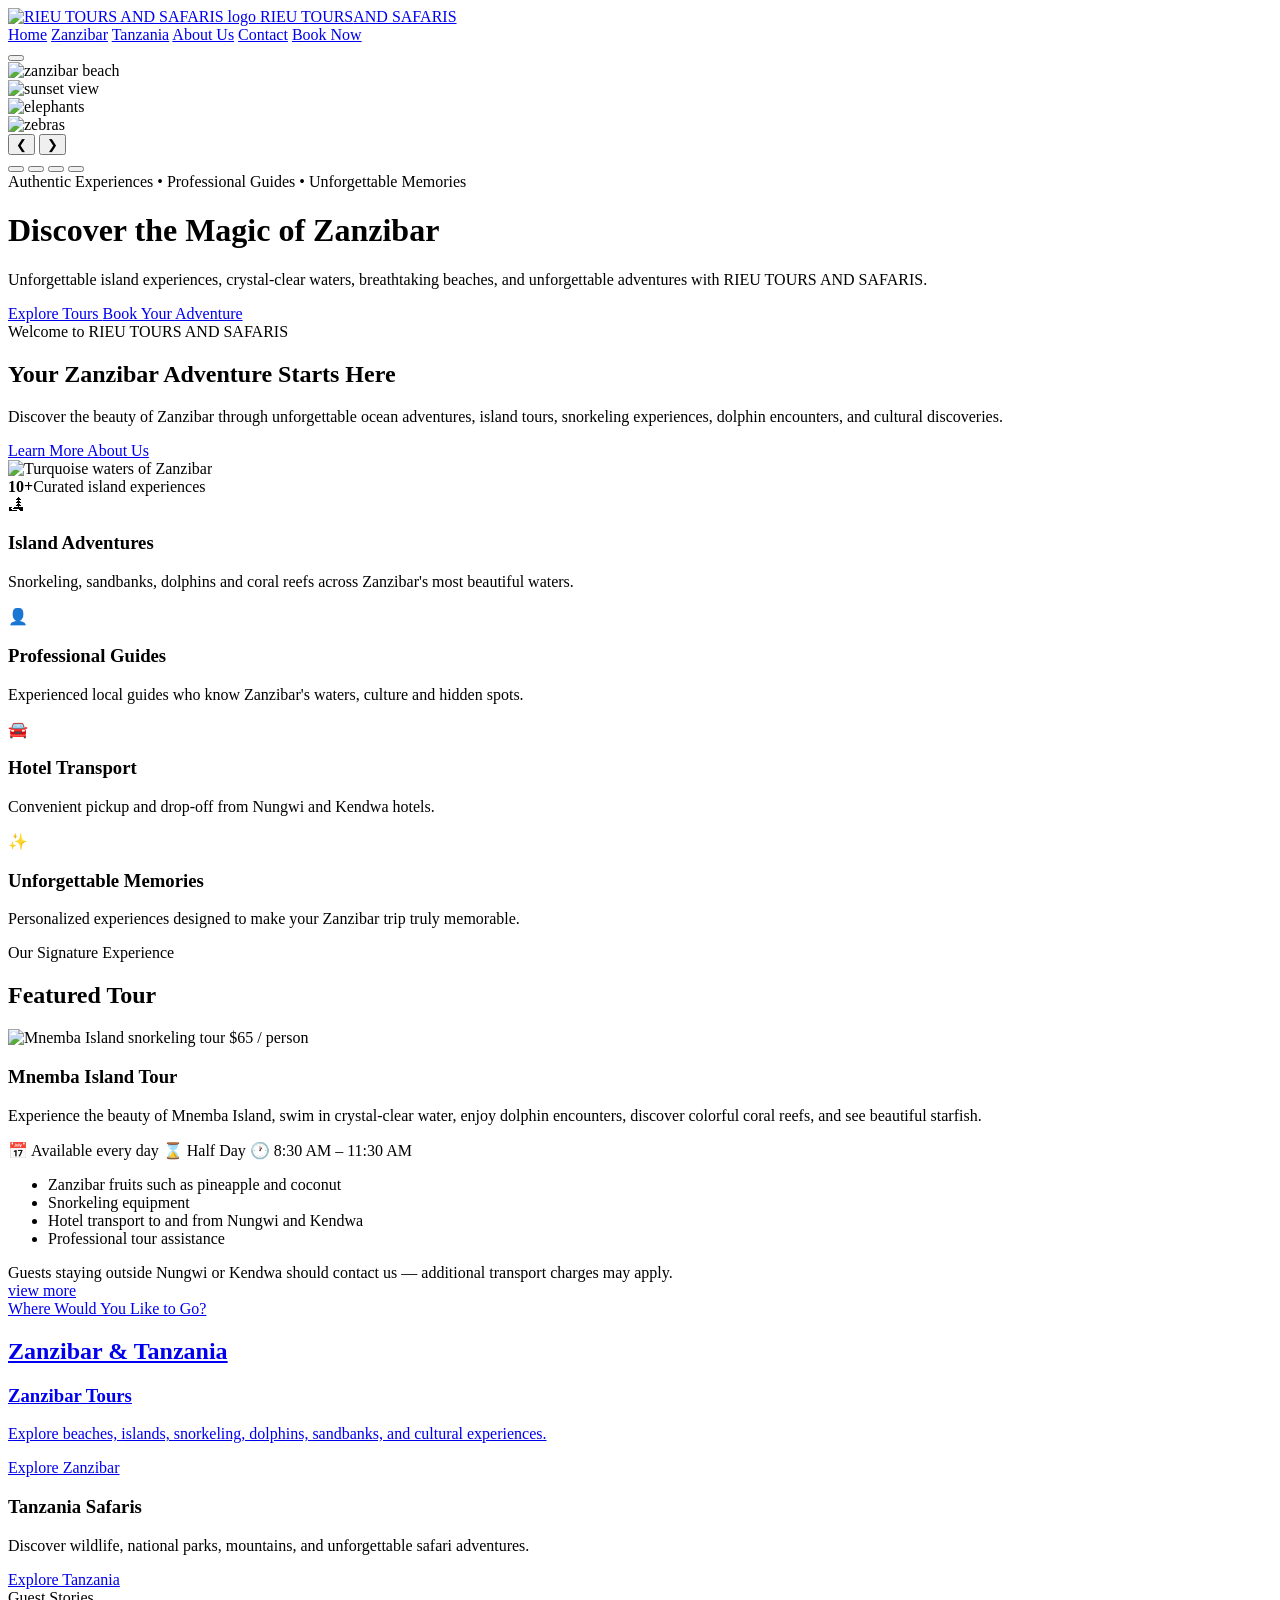
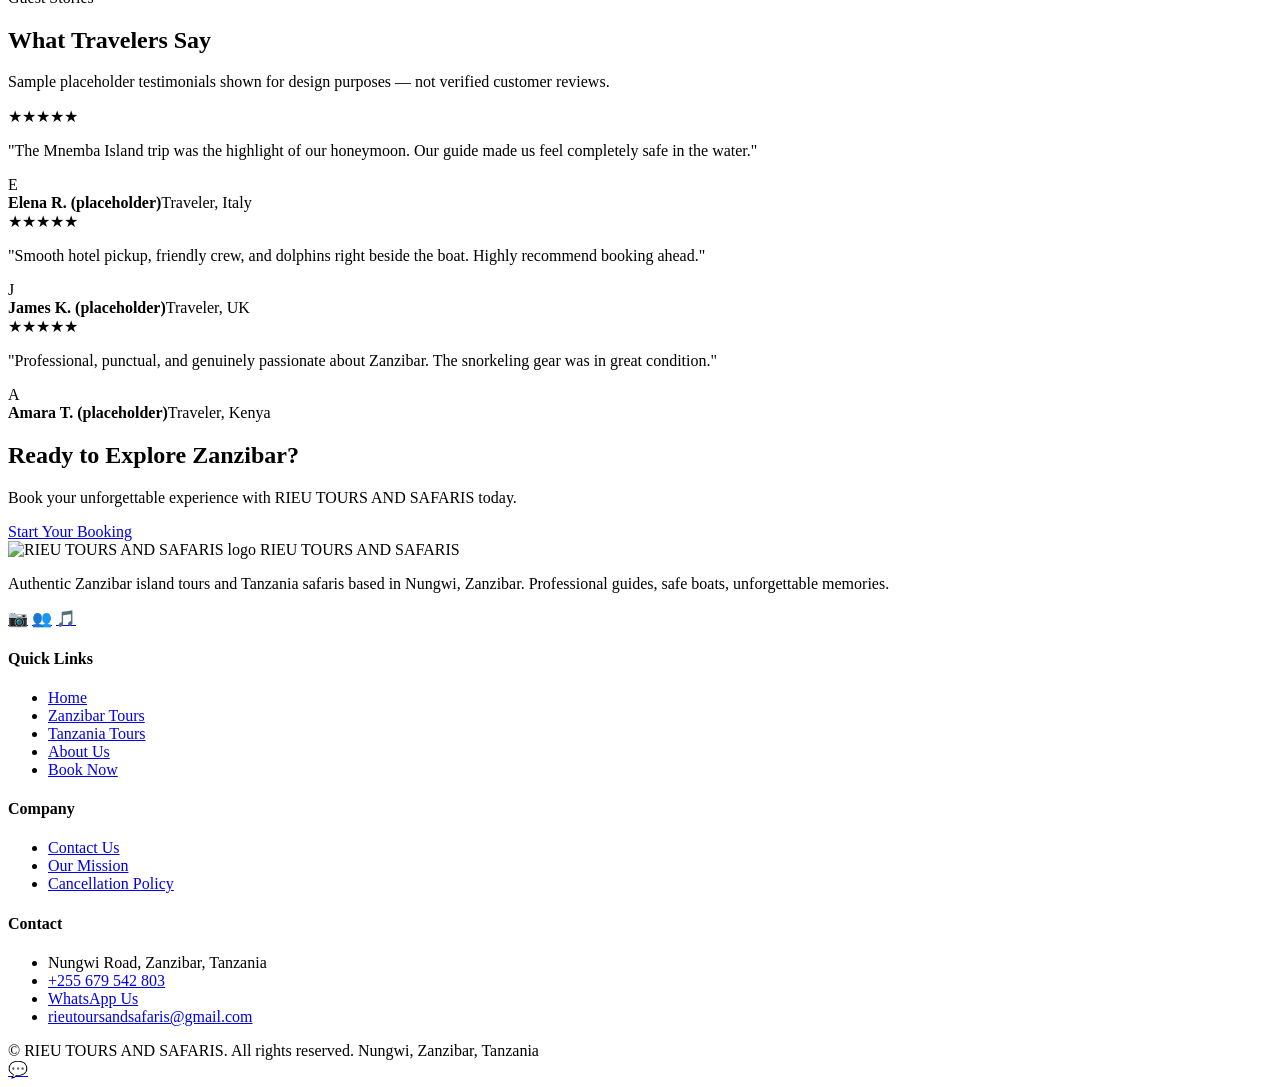
==== index.html @ 1e8bb019 "Add files via upload" ====
<!DOCTYPE html>
<html lang="en">
<head>
<meta charset="UTF-8">
<meta name="viewport" content="width=device-width, initial-scale=1.0">
<meta name="keywords" content="tourism Zanzibar,Zanzibar tours,Zanzibar safari,Zanziabr tours and safaris,Mnemba Island tour,Zanzibar excursions,Tanznia tours,Zanziabr travel,Dolphin tour Zanzibar,Snorkeling Zanzibar.">
<title>RIEU TOURS AND SAFARIS | Zanzibar &amp; Tanzania Tours</title>
<meta name="description" content="RIEU TOURS AND SAFARIS offers authentic Zanzibar tours,Mnemba island excursion,Dolphin swimming,Snorkeling,Beach tours and Unforgetable Tanzania safari experiences. ">
<meta name="robots" content="index,follow">
<meta property="og:title" content="RIEU TOURS AND SAFARIS | Zanzibar &amp; Tanzania Safaris">
<link rel="stylesheet" href="css/style.css">
</head>
<body>

<!-- ===================== HEADER / NAVIGATION ===================== -->
<header class="site-header">
  <div class="container nav-inner">
    <a href="index.html" class="brand">
      <img src="images/logo.png" alt="RIEU TOURS AND SAFARIS logo">
      <span class="brand-text">RIEU TOURS<span>AND SAFARIS</span></span>
    </a>
    <nav class="nav-links">
      <a href="index.html" data-page="index.html" class="active">Home</a>
      <a href="zanzibar.html" data-page="zanzibar.html">Zanzibar</a>
      <a href="tanzania.html" data-page="tanzania.html">Tanzania</a>
      <a href="about.html" data-page="about.html">About Us</a>
      <a href="contact.html" data-page="contact.html">Contact</a>
      <a href="booking.html" data-page="booking.html" class="btn btn-primary btn-sm">Book Now</a>
    </nav>
    <button class="nav-toggle" aria-label="Toggle menu">
      <span></span><span></span><span></span>
    </button>
  </div>
</header>

<!-- ================= HERO IMAGE SLIDER ================= -->
<div class="hero-slider">

    <!-- Slide 1 -->
    <div class="hero-slide active">
        <img src="images/hero-1.jpg" alt="zanzibar beach">
    </div>

    <!-- Slide 2 -->
    <div class="hero-slide">
        <img src="images/hero-2.jpg" alt="sunset view">
    </div>

    <!-- Slide 3 -->
    <div class="hero-slide">
        <img src="images/hero-3.jpg" alt="elephants">
    </div>

    <!-- Slide 4 -->
    <div class="hero-slide">
        <img src="images/hero-4.jpg" alt="zebras">
    </div>

    <!-- Dark Overlay -->
    <div class="hero-overlay"></div>

    <!-- Left Arrow -->
    <button class="hero-arrow hero-prev" aria-label="Previous image">
        &#10094;
    </button>

    <!-- Right Arrow -->
    <button class="hero-arrow hero-next" aria-label="Next image">
        &#10095;
    </button>

    <!-- Slide Dots -->
    <div class="hero-dots">
        <button class="hero-dot active" aria-label="Slide 1"></button>
        <button class="hero-dot" aria-label="Slide 2"></button>
        <button class="hero-dot" aria-label="Slide 3"></button>
        <button class="hero-dot" aria-label="Slide 4"></button>
    </div>

</div>

    <!-- Hero Content -->
    <div class="hero-content">

        <span class="hero-trust">
            Authentic Experiences &bull;
            Professional Guides &bull;
            Unforgettable Memories
        </span>

        <h1>Discover the Magic of Zanzibar</h1>

        <p>
            Unforgettable island experiences, crystal-clear waters,
            breathtaking beaches, and unforgettable adventures with
            RIEU TOURS AND SAFARIS.
        </p>

        <div class="hero-actions">
            <a href="zanzibar.html" class="btn btn-primary">
                Explore Tours
            </a>

            <a href="booking.html" class="btn btn-outline">
                Book Your Adventure
            </a>
        </div>

    </div>

</section>

<!-- ===================== A. WELCOME SECTION ===================== -->
<section class="section">
  <div class="container welcome-grid">
    <div>
      <span class="section-eyebrow">Welcome to RIEU TOURS AND SAFARIS</span>
      <h2 class="section-title">Your Zanzibar Adventure Starts Here</h2>
      <p class="section-text">Discover the beauty of Zanzibar through unforgettable ocean adventures, island tours, snorkeling experiences, dolphin encounters, and cultural discoveries.</p>
      <a href="about.html" class="btn btn-dark-outline mt-md">Learn More About Us</a>
    </div>
    <div class="welcome-media">
      <img src="images/zanzibar.jpg" alt="Turquoise waters of Zanzibar">
      <div class="badge"><strong>10+</strong><span>Curated island experiences</span></div>
    </div>
  </div>
</section>

<!-- ===================== B. QUICK INFO CARDS ===================== -->
<section class="section section--tight" style="background:#fff;">
  <div class="container grid-4">
    <div class="info-card">
      <div class="icon">&#127966;</div>
      <h3>Island Adventures</h3>
      <p>Snorkeling, sandbanks, dolphins and coral reefs across Zanzibar's most beautiful waters.</p>
    </div>
    <div class="info-card">
      <div class="icon">&#128100;</div>
      <h3>Professional Guides</h3>
      <p>Experienced local guides who know Zanzibar's waters, culture and hidden spots.</p>
    </div>
    <div class="info-card">
      <div class="icon">&#128664;</div>
      <h3>Hotel Transport</h3>
      <p>Convenient pickup and drop-off from Nungwi and Kendwa hotels.</p>
    </div>
    <div class="info-card">
      <div class="icon">&#10024;</div>
      <h3>Unforgettable Memories</h3>
      <p>Personalized experiences designed to make your Zanzibar trip truly memorable.</p>
    </div>
  </div>
</section>

<!-- ===================== C. FEATURED TOUR ===================== -->
<section class="section">
  <div class="container">
    <div class="header-flex">
      <div>
        <span class="section-eyebrow">Our Signature Experience</span>
        <h2 class="section-title">Featured Tour</h2>
      </div>
    </div>

    <div class="tour-feature">
      <div class="tour-feature-media">
        <img src="images/mnemba-1.jpg" alt="Mnemba Island snorkeling tour">
        <span class="price-chip">$65 / person</span>
      </div>
      <div class="tour-feature-body">
        <h3>Mnemba Island Tour</h3>
        <p class="section-text">Experience the beauty of Mnemba Island, swim in crystal-clear water, enjoy dolphin encounters, discover colorful coral reefs, and see beautiful starfish.</p>

        <div class="tour-feature-meta">
          <span>&#128197; Available every day</span>
          <span>&#8987; Half Day</span>
          <span>&#128336; 8:30 AM – 11:30 AM</span>
        </div>

        <ul>
          <li>Zanzibar fruits such as pineapple and coconut</li>
          <li>Snorkeling equipment</li>
          <li>Hotel transport to and from Nungwi and Kendwa</li>
          <li>Professional tour assistance</li>
        </ul>

        <div class="note-box">
          Guests staying outside Nungwi or Kendwa should contact us — additional transport charges may apply.
        </div>

         <a href="mnemba.html?tour=mnemba" class="nav-mnemba">
            view more
      </div>
    </div>
  </div>
</section>

<!-- ===================== E. ZANZIBAR & TANZANIA ===================== -->
<section class="section">
  <div class="container">
    <span class="section-eyebrow">Where Would You Like to Go?</span>
    <h2 class="section-title">Zanzibar &amp; Tanzania</h2>
    <div class="grid-2 mt-md">
      <div class="dest-card" style="background-image:url('images/beach.jpg');">
        <div class="dest-card-body">
          <h3>Zanzibar Tours</h3>
          <p>Explore beaches, islands, snorkeling, dolphins, sandbanks, and cultural experiences.</p>
          <a href="zanzibar.html" class="btn btn-gold btn-sm">Explore Zanzibar</a>
        </div>
      </div>
      <div class="dest-card" style="background-image:url('images/safari.jpg');">
        <div class="dest-card-body">
          <h3>Tanzania Safaris</h3>
          <p>Discover wildlife, national parks, mountains, and unforgettable safari adventures.</p>
          <a href="tanzania.html" class="btn btn-gold btn-sm">Explore Tanzania</a>
        </div>
      </div>
    </div>
  </div>
</section>

<!-- ===================== F. TESTIMONIALS ===================== -->
<section class="section" style="background:#fff;">
  <div class="container">
    <span class="section-eyebrow">Guest Stories</span>
    <h2 class="section-title">What Travelers Say</h2>
    <p class="testimonial-note">Sample placeholder testimonials shown for design purposes — not verified customer reviews.</p>
    <div class="grid-3">
      <div class="testimonial-card">
        <div class="stars">&#9733;&#9733;&#9733;&#9733;&#9733;</div>
        <p>"The Mnemba Island trip was the highlight of our honeymoon. Our guide made us feel completely safe in the water."</p>
        <div class="testimonial-author">
          <div class="testimonial-avatar">E</div>
          <div><strong>Elena R. (placeholder)</strong><span>Traveler, Italy</span></div>
        </div>
      </div>
      <div class="testimonial-card">
        <div class="stars">&#9733;&#9733;&#9733;&#9733;&#9733;</div>
        <p>"Smooth hotel pickup, friendly crew, and dolphins right beside the boat. Highly recommend booking ahead."</p>
        <div class="testimonial-author">
          <div class="testimonial-avatar">J</div>
          <div><strong>James K. (placeholder)</strong><span>Traveler, UK</span></div>
        </div>
      </div>
      <div class="testimonial-card">
        <div class="stars">&#9733;&#9733;&#9733;&#9733;&#9733;</div>
        <p>"Professional, punctual, and genuinely passionate about Zanzibar. The snorkeling gear was in great condition."</p>
        <div class="testimonial-author">
          <div class="testimonial-avatar">A</div>
          <div><strong>Amara T. (placeholder)</strong><span>Traveler, Kenya</span></div>
        </div>
      </div>
    </div>
  </div>
</section>

<!-- ===================== G. FINAL CTA ===================== -->
<section class="section">
  <div class="container">
    <div class="cta-banner">
      <h2>Ready to Explore Zanzibar?</h2>
      <p>Book your unforgettable experience with RIEU TOURS AND SAFARIS today.</p>
      <a href="booking.html" class="btn btn-gold">Start Your Booking</a>
    </div>
  </div>
</section>

<!-- ===================== FOOTER ===================== -->
<footer class="site-footer">
  <div class="container">
    <div class="footer-grid">
      <div>
        <div class="footer-brand">
          <img src="images/logo.png" alt="RIEU TOURS AND SAFARIS logo">
          <span class="footer-brand-text">RIEU TOURS AND SAFARIS</span>
        </div>
        <p>Authentic Zanzibar island tours and Tanzania safaris based in Nungwi, Zanzibar. Professional guides, safe boats, unforgettable memories.</p>
        <div class="footer-social">
          <!-- SOCIAL MEDIA: replace href="#" with real Instagram link -->
          <a href="#" aria-label="Instagram">&#128247;</a>
          <!-- SOCIAL MEDIA: replace href="#" with real Facebook link -->
          <a href="#" aria-label="Facebook">&#128101;</a>
          <!-- SOCIAL MEDIA: replace href="#" with real TikTok link -->
          <a href="#" aria-label="TikTok">&#127925;</a>
        </div>
      </div>
      <div class="footer-col">
        <h4>Quick Links</h4>
        <ul>
          <li><a href="index.html">Home</a></li>
          <li><a href="zanzibar.html">Zanzibar Tours</a></li>
          <li><a href="tanzania.html">Tanzania Tours</a></li>
          <li><a href="about.html">About Us</a></li>
          <li><a href="booking.html">Book Now</a></li>
        </ul>
      </div>
      <div class="footer-col">
        <h4>Company</h4>
        <ul>
          <li><a href="contact.html">Contact Us</a></li>
          <li><a href="about.html">Our Mission</a></li>
          <li><a href="booking.html#cancellation-policy">Cancellation Policy</a></li>
        </ul>
      </div>
      <div class="footer-col">
        <h4>Contact</h4>
        <ul>
          <li>Nungwi Road, Zanzibar, Tanzania</li>
          <li><a href="tel:+255679542803">+255 679 542 803</a></li>
          <li><a class="js-whatsapp-link" href="#">WhatsApp Us</a></li>
          <li><a href="mailto:rieutoursandsafaris@gmail.com">rieutoursandsafaris@gmail.com</a></li>
        </ul>
      </div>
    </div>
    <div class="footer-bottom">
      <span>&copy; <span class="js-year"></span> RIEU TOURS AND SAFARIS. All rights reserved.</span>
      <span>Nungwi, Zanzibar, Tanzania</span>
    </div>
  </div>
</footer>

<a href="#" class="whatsapp-float js-whatsapp-link" aria-label="Chat on WhatsApp">&#128172;</a>

<script src="js/main.js"></script>
<script src="js/slider.js"></script>
</body>
</html>
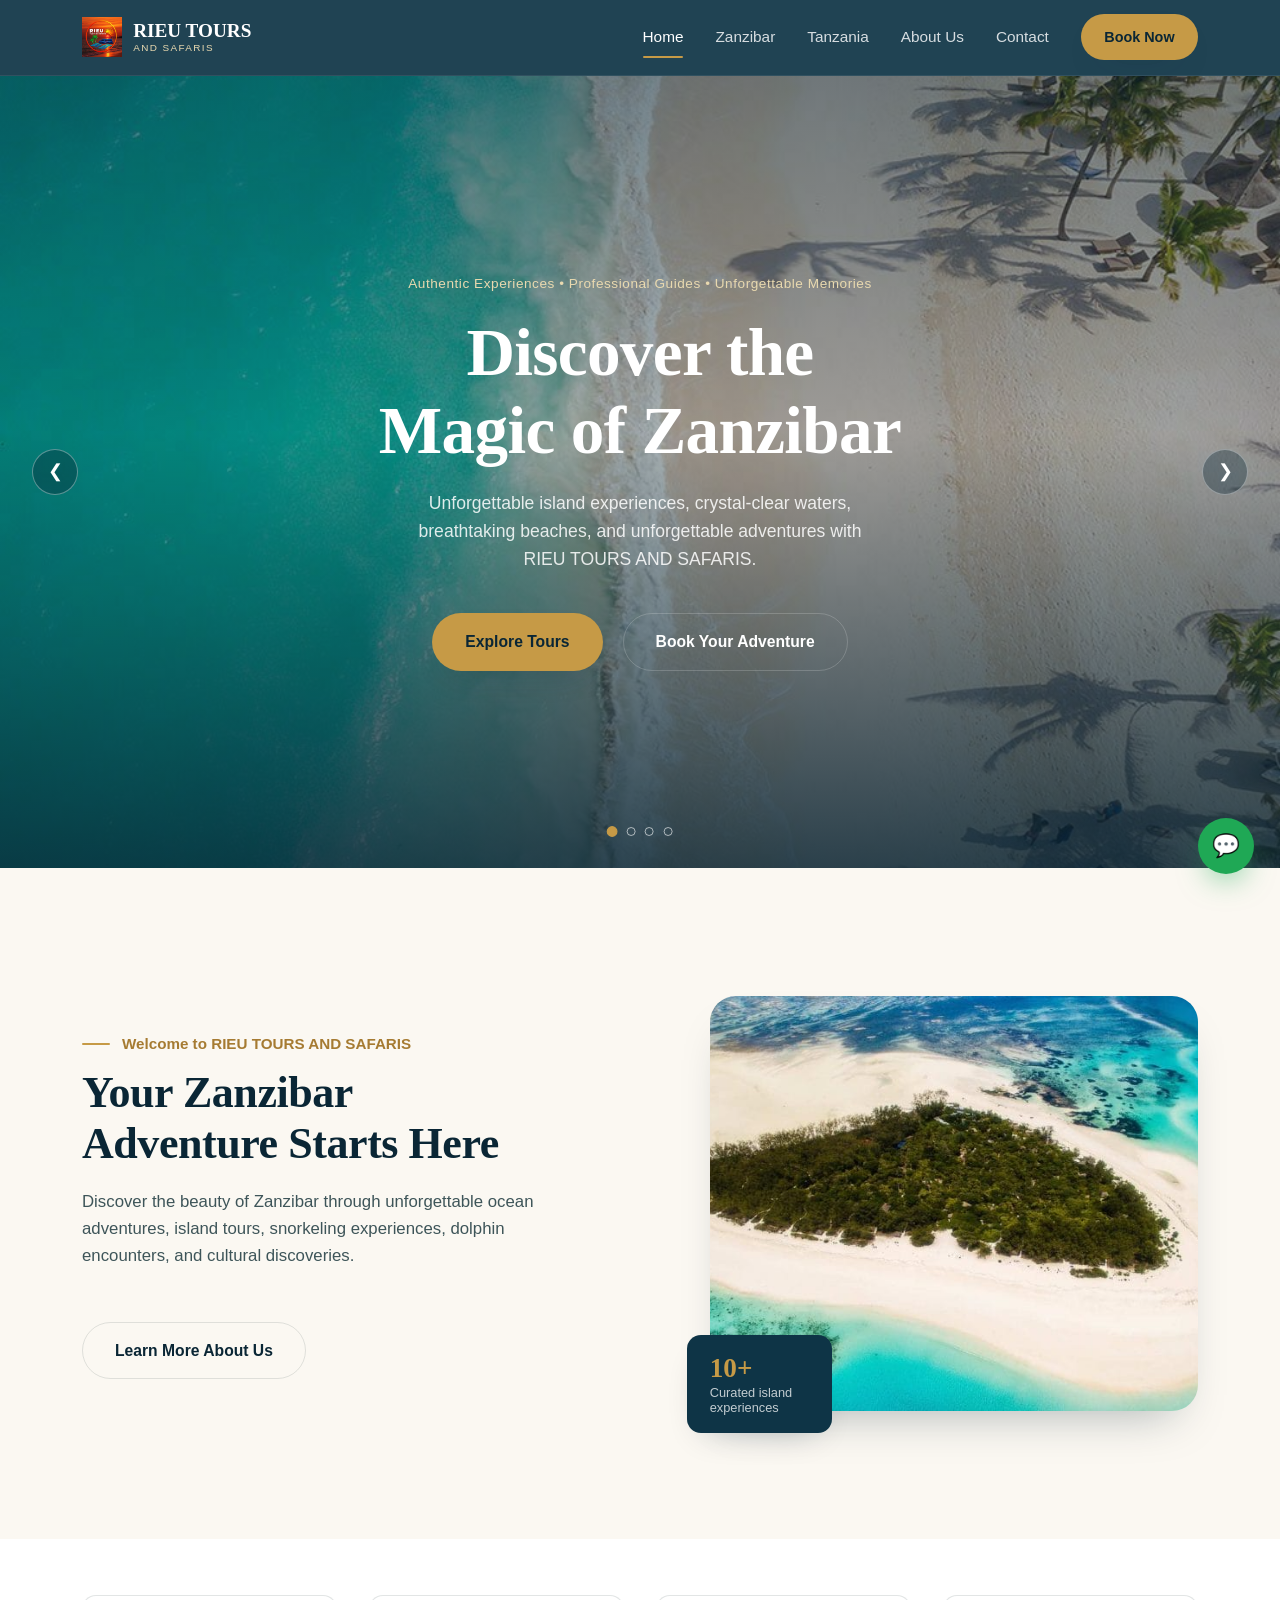
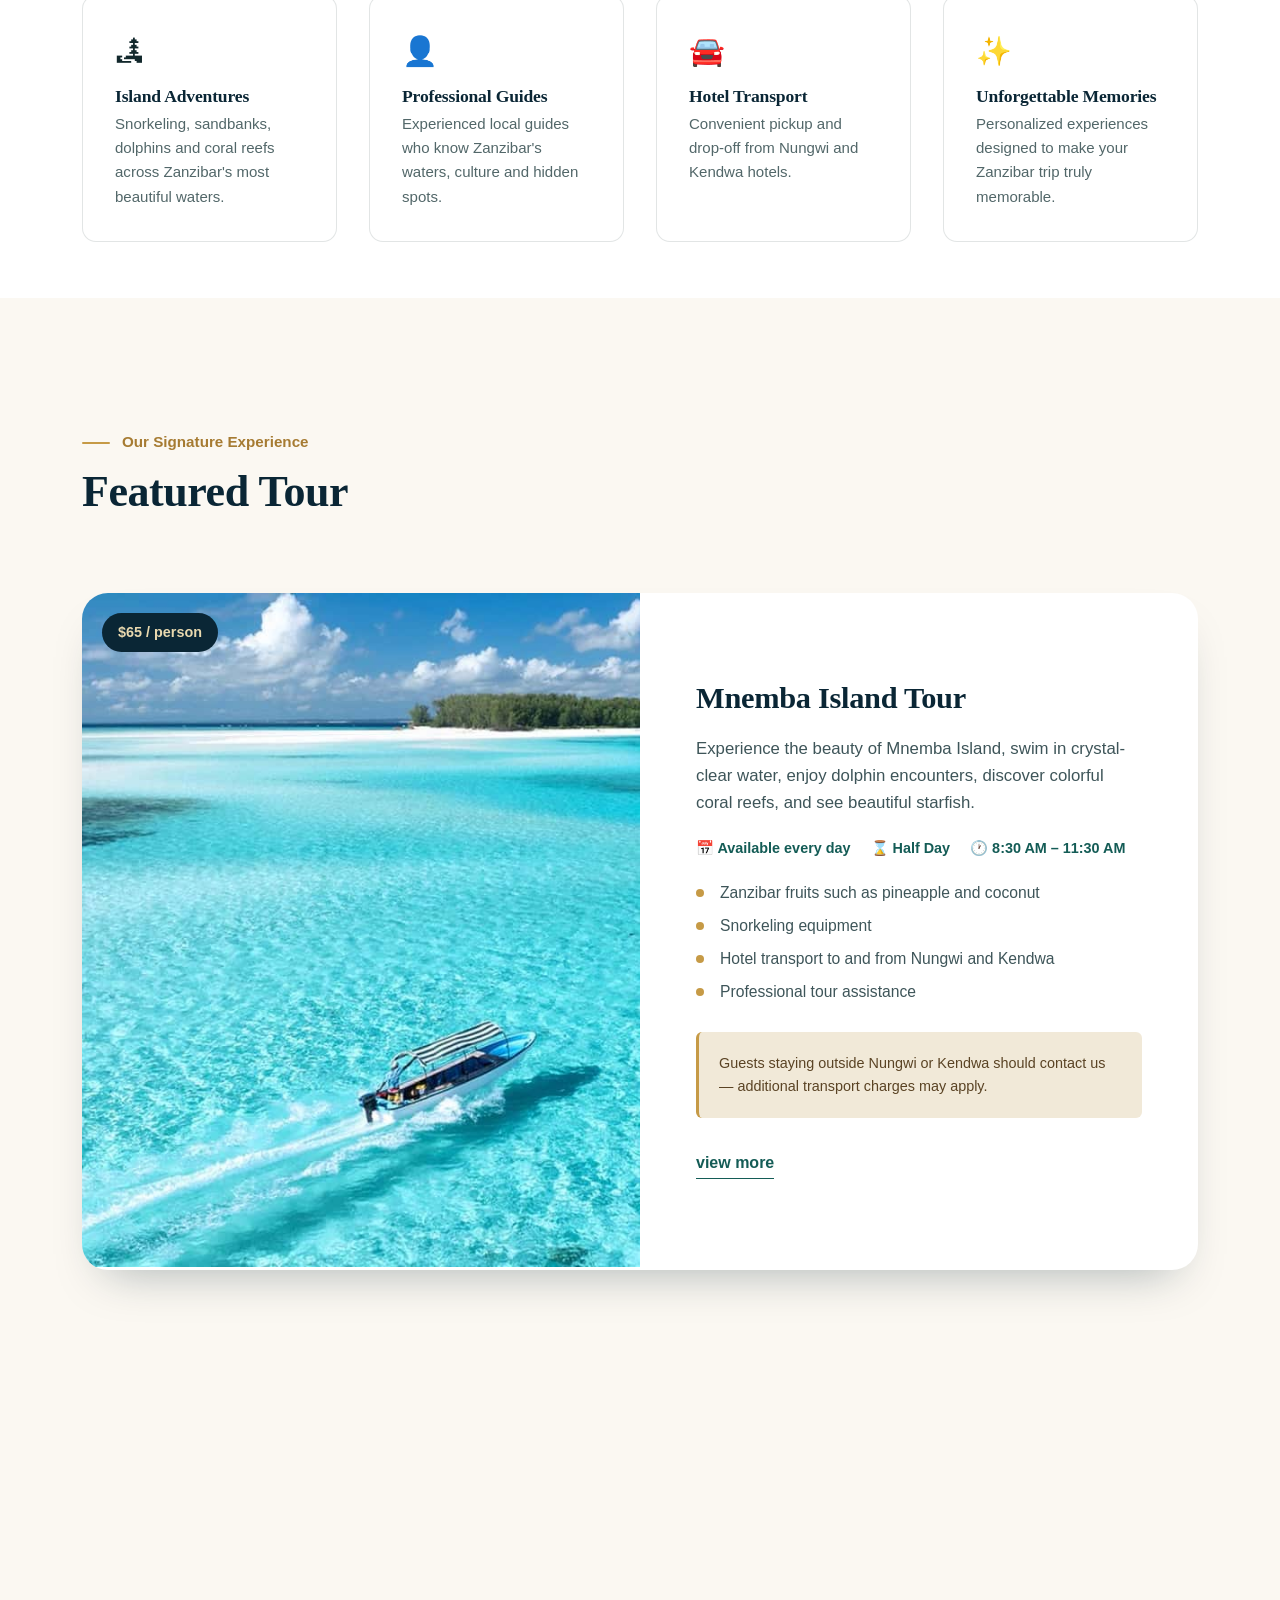
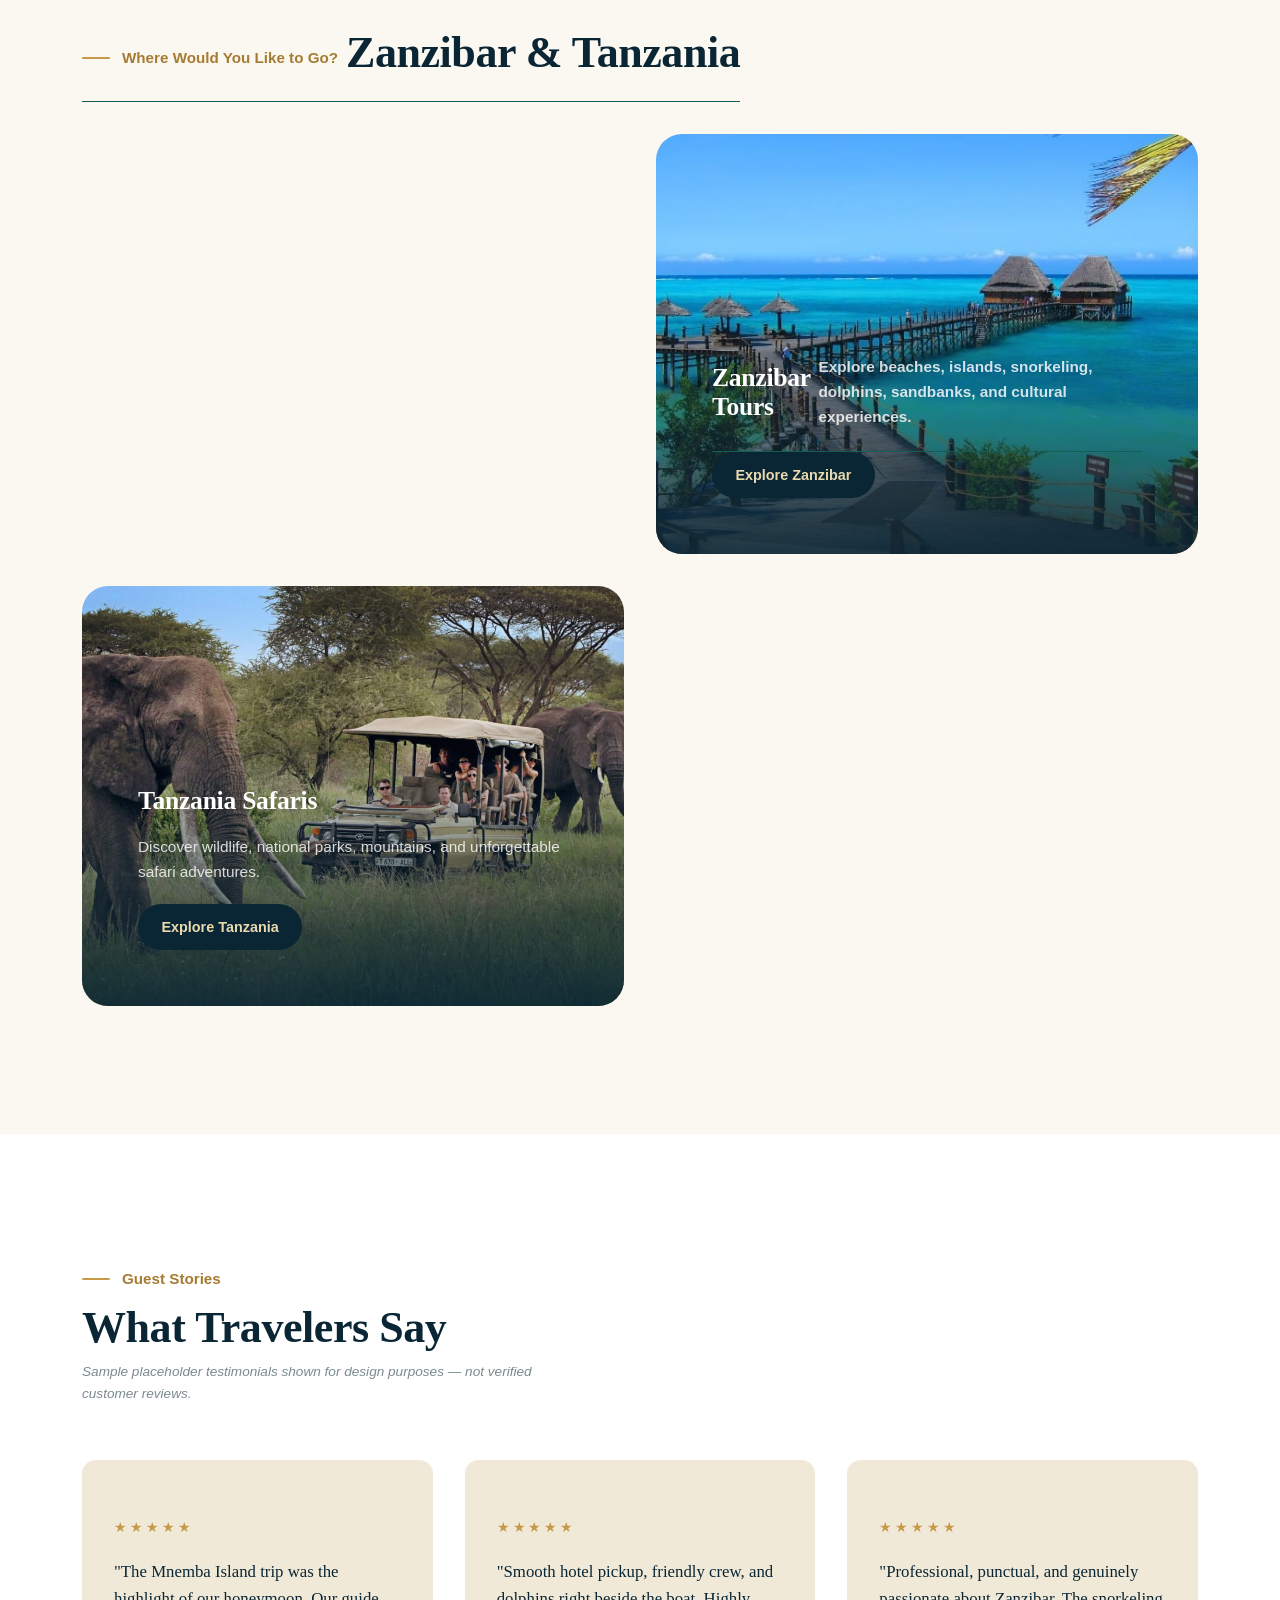
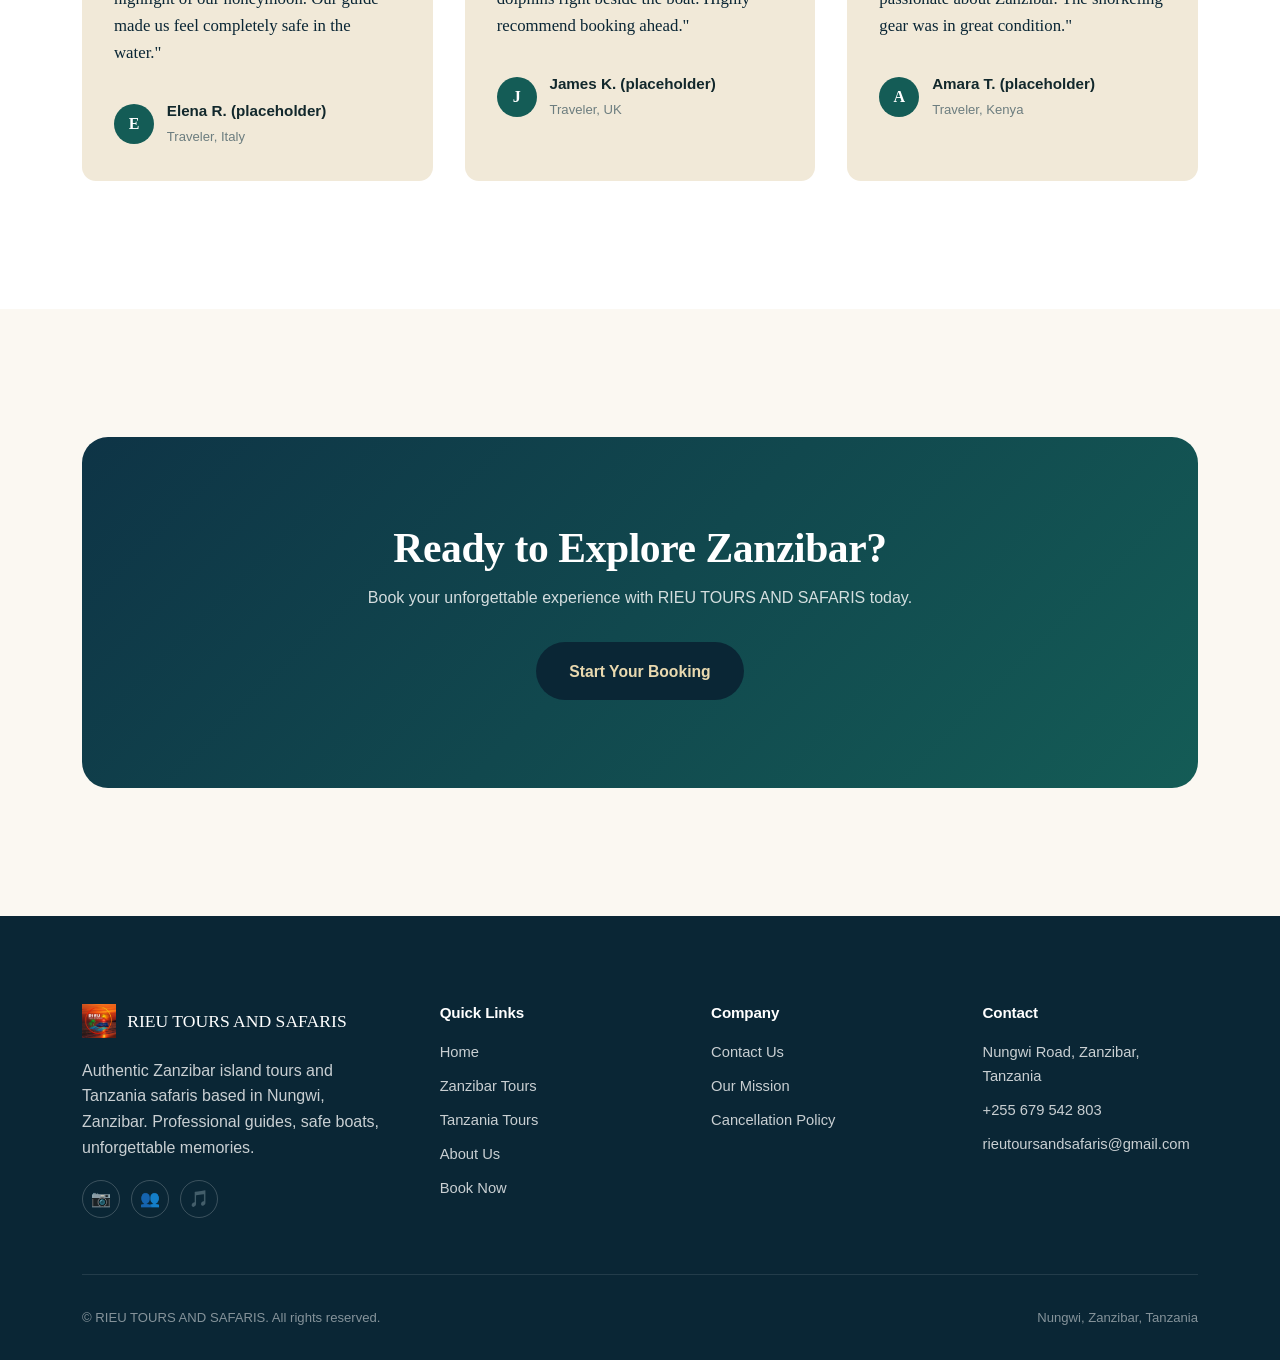
==== commit 44d91e21: "Update index.html" ====
--- a/index.html
+++ b/index.html
@@ -8,7 +8,7 @@
 <meta name="description" content="RIEU TOURS AND SAFARIS offers authentic Zanzibar tours,Mnemba island excursion,Dolphin swimming,Snorkeling,Beach tours and Unforgetable Tanzania safari experiences. ">
 <meta name="robots" content="index,follow">
 <meta property="og:title" content="RIEU TOURS AND SAFARIS | Zanzibar &amp; Tanzania Safaris">
-<link rel="stylesheet" href="css/style.css">
+<link rel="stylesheet" href="style.css">
 </head>
 <body>
 
@@ -16,7 +16,7 @@
 <header class="site-header">
   <div class="container nav-inner">
     <a href="index.html" class="brand">
-      <img src="images/logo.png" alt="RIEU TOURS AND SAFARIS logo">
+      <img src="logo.png" alt="RIEU TOURS AND SAFARIS logo">
       <span class="brand-text">RIEU TOURS<span>AND SAFARIS</span></span>
     </a>
     <nav class="nav-links">
@@ -38,22 +38,22 @@
 
     <!-- Slide 1 -->
     <div class="hero-slide active">
-        <img src="images/hero-1.jpg" alt="zanzibar beach">
+        <img src="hero-1.jpg" alt="zanzibar beach">
     </div>
 
     <!-- Slide 2 -->
     <div class="hero-slide">
-        <img src="images/hero-2.jpg" alt="sunset view">
+        <img src="hero-2.jpg" alt="sunset view">
     </div>
 
     <!-- Slide 3 -->
     <div class="hero-slide">
-        <img src="images/hero-3.jpg" alt="elephants">
+        <img src="hero-3.jpg" alt="elephants">
     </div>
 
     <!-- Slide 4 -->
     <div class="hero-slide">
-        <img src="images/hero-4.jpg" alt="zebras">
+        <img src="hero-4.jpg" alt="zebras">
     </div>
 
     <!-- Dark Overlay -->
@@ -120,7 +120,7 @@
       <a href="about.html" class="btn btn-dark-outline mt-md">Learn More About Us</a>
     </div>
     <div class="welcome-media">
-      <img src="images/zanzibar.jpg" alt="Turquoise waters of Zanzibar">
+      <img src="zanzibar.jpg" alt="Turquoise waters of Zanzibar">
       <div class="badge"><strong>10+</strong><span>Curated island experiences</span></div>
     </div>
   </div>
@@ -164,7 +164,7 @@
 
     <div class="tour-feature">
       <div class="tour-feature-media">
-        <img src="images/mnemba-1.jpg" alt="Mnemba Island snorkeling tour">
+        <img src="mnemba-1.jpg" alt="Mnemba Island snorkeling tour">
         <span class="price-chip">$65 / person</span>
       </div>
       <div class="tour-feature-body">
@@ -201,14 +201,14 @@
     <span class="section-eyebrow">Where Would You Like to Go?</span>
     <h2 class="section-title">Zanzibar &amp; Tanzania</h2>
     <div class="grid-2 mt-md">
-      <div class="dest-card" style="background-image:url('images/beach.jpg');">
+      <div class="dest-card" style="background-image:url('beach.jpg');">
         <div class="dest-card-body">
           <h3>Zanzibar Tours</h3>
           <p>Explore beaches, islands, snorkeling, dolphins, sandbanks, and cultural experiences.</p>
           <a href="zanzibar.html" class="btn btn-gold btn-sm">Explore Zanzibar</a>
         </div>
       </div>
-      <div class="dest-card" style="background-image:url('images/safari.jpg');">
+      <div class="dest-card" style="background-image:url('safari.jpg');">
         <div class="dest-card-body">
           <h3>Tanzania Safaris</h3>
           <p>Discover wildlife, national parks, mountains, and unforgettable safari adventures.</p>
@@ -271,7 +271,7 @@
     <div class="footer-grid">
       <div>
         <div class="footer-brand">
-          <img src="images/logo.png" alt="RIEU TOURS AND SAFARIS logo">
+          <img src="logo.png" alt="RIEU TOURS AND SAFARIS logo">
           <span class="footer-brand-text">RIEU TOURS AND SAFARIS</span>
         </div>
         <p>Authentic Zanzibar island tours and Tanzania safaris based in Nungwi, Zanzibar. Professional guides, safe boats, unforgettable memories.</p>
@@ -307,7 +307,7 @@
         <ul>
           <li>Nungwi Road, Zanzibar, Tanzania</li>
           <li><a href="tel:+255679542803">+255 679 542 803</a></li>
-          <li><a class="js-whatsapp-link" href="#">WhatsApp Us</a></li>
+          <li><a href="https://wa.me/255679542803" target="_blank"></a></li>
           <li><a href="mailto:rieutoursandsafaris@gmail.com">rieutoursandsafaris@gmail.com</a></li>
         </ul>
       </div>
--- a/style.css
+++ b/style.css
@@ -0,0 +1,983 @@
+/* =====================================================================
+   RIEU TOURS AND SAFARIS — MAIN STYLESHEET
+   Palette: Zanzibar ocean navy/teal + warm sand + muted safari gold
+   Type: Fraunces (display) / Libre Franklin (body)
+   ===================================================================== */
+ 
+@import url('https://fonts.googleapis.com/css2?family=Fraunces:opsz,wght@9..144,400;9..144,500;9..144,600;9..144,700&family=Libre+Franklin:wght@300;400;500;600;700&display=swap');
+ 
+/* ---------------------------------------------------------------------
+   1. TOKENS
+   --------------------------------------------------------------------- */
+:root {
+  /* Colors */
+  --color-ink:        #12282C;   /* body text, deep teal-charcoal */
+  --color-navy:        #0E3446;  /* header / footer / dark surfaces */
+  --color-navy-deep:   #0A2635;
+  --color-teal:        #145C56;  /* ocean accent surface */
+  --color-teal-light:  #1F7A6C;
+  --color-sand:        #F1E9D8;  /* warm light surface */
+  --color-cream:        #FBF8F2; /* page background */
+  --color-gold:         #C69A46; /* primary accent */
+  --color-gold-dark:    #A67B32;
+  --color-gold-pale:    #E9D9AF;
+  --color-clay:         #A85630; /* secondary accent, used sparingly */
+  --color-white:        #FFFFFF;
+  --color-line:         rgba(18, 40, 44, 0.12);
+  --color-line-light:   rgba(255, 255, 255, 0.18);
+ 
+  /* Typography */
+  --font-display: 'Fraunces', Georgia, serif;
+  --font-body: 'Libre Franklin', -apple-system, BlinkMacSystemFont, sans-serif;
+ 
+  /* Spacing */
+  --space-2xs: 0.4rem;
+  --space-xs:  0.75rem;
+  --space-sm:  1.25rem;
+  --space-md:  2rem;
+  --space-lg:  3.5rem;
+  --space-xl:  5.5rem;
+  --space-2xl: 8rem;
+ 
+  /* Shape */
+  --radius-sm: 6px;
+  --radius-md: 14px;
+  --radius-lg: 26px;
+ 
+  /* Shadow */
+  --shadow-soft: 0 24px 48px -24px rgba(10, 38, 53, 0.35);
+  --shadow-card: 0 14px 34px -18px rgba(10, 38, 53, 0.3);
+  --shadow-lift: 0 30px 60px -20px rgba(10, 38, 53, 0.45);
+ 
+  /* Motion */
+  --ease: cubic-bezier(0.4, 0, 0.2, 1);
+}
+ 
+/* ---------------------------------------------------------------------
+   2. RESET & BASE
+   --------------------------------------------------------------------- */
+*, *::before, *::after { box-sizing: border-box; }
+ 
+html {
+  scroll-behavior: smooth;
+}
+ 
+body {
+  margin: 0;
+  font-family: var(--font-body);
+  color: var(--color-ink);
+  background: var(--color-cream);
+  line-height: 1.6;
+  -webkit-font-smoothing: antialiased;
+  text-rendering: optimizeLegibility;
+}
+ 
+img { max-width: 100%; display: block; }
+ 
+a { color: inherit; text-decoration: none; }
+ 
+ul { margin: 0; padding: 0; list-style: none; }
+ 
+h1, h2, h3, h4 {
+  font-family: var(--font-display);
+  font-weight: 600;
+  line-height: 1.15;
+  margin: 0 0 var(--space-sm);
+  color: var(--color-navy-deep);
+  letter-spacing: -0.01em;
+}
+ 
+p { margin: 0 0 var(--space-sm); max-width: 62ch; }
+ 
+:focus-visible {
+  outline: 2px solid var(--color-gold);
+  outline-offset: 3px;
+}
+ 
+@media (prefers-reduced-motion: reduce) {
+  *, *::before, *::after {
+    animation-duration: 0.001ms !important;
+    animation-iteration-count: 1 !important;
+    transition-duration: 0.001ms !important;
+    scroll-behavior: auto !important;
+  }
+}
+ 
+.container {
+  width: 100%;
+  max-width: 1180px;
+  margin-inline: auto;
+  padding-inline: var(--space-md);
+}
+ 
+/* ---------------------------------------------------------------------
+   3. SECTION RHYTHM & TEXT UTILITIES
+   --------------------------------------------------------------------- */
+.section {
+  padding-block: var(--space-2xl);
+}
+ 
+.section--tight {
+  padding-block: var(--space-lg);
+}
+ 
+.section-eyebrow {
+  display: inline-flex;
+  align-items: center;
+  gap: var(--space-xs);
+  font-family: var(--font-body);
+  font-size: 0.95rem;
+  font-weight: 600;
+  color: var(--color-gold-dark);
+  margin-bottom: var(--space-xs);
+}
+ 
+.section-eyebrow::before {
+  content: '';
+  width: 28px;
+  height: 2px;
+  background: var(--color-gold);
+  border-radius: 2px;
+}
+ 
+.section-title {
+  font-size: clamp(1.9rem, 2.6vw + 1rem, 2.75rem);
+  max-width: 20ch;
+}
+ 
+.section-text {
+  font-size: 1.05rem;
+  color: #3E5559;
+  max-width: 52ch;
+}
+ 
+.header-flex {
+  display: flex;
+  align-items: flex-end;
+  justify-content: space-between;
+  gap: var(--space-md);
+  margin-bottom: var(--space-lg);
+  flex-wrap: wrap;
+}
+ 
+.mt-md { margin-top: var(--space-md); }
+ 
+/* ---------------------------------------------------------------------
+   4. BUTTONS
+   --------------------------------------------------------------------- */
+.btn {
+  display: inline-flex;
+  align-items: center;
+  justify-content: center;
+  gap: var(--space-2xs);
+  font-family: var(--font-body);
+  font-weight: 600;
+  font-size: 0.98rem;
+  padding: 0.95rem 2rem;
+  border-radius: 999px;
+  border: 1.5px solid transparent;
+  cursor: pointer;
+  transition: transform 0.35s var(--ease), box-shadow 0.35s var(--ease),
+              background-color 0.3s var(--ease), color 0.3s var(--ease),
+              border-color 0.3s var(--ease);
+  white-space: nowrap;
+}
+ 
+.btn-sm { padding: 0.65rem 1.4rem; font-size: 0.9rem; }
+ 
+.btn-primary {
+  background: var(--color-gold);
+  color: var(--color-navy-deep);
+  box-shadow: var(--shadow-card);
+}
+.btn-primary:hover {
+  background: var(--color-gold-dark);
+  transform: translateY(-2px);
+  box-shadow: var(--shadow-lift);
+}
+ 
+.btn-outline {
+  background: transparent;
+  color: var(--color-white);
+  border-color: var(--color-line-light);
+}
+.btn-outline:hover {
+  background: rgba(255, 255, 255, 0.12);
+  border-color: var(--color-white);
+  transform: translateY(-2px);
+}
+ 
+.btn-dark-outline {
+  background: transparent;
+  color: var(--color-navy-deep);
+  border-color: var(--color-line);
+}
+.btn-dark-outline:hover {
+  background: var(--color-navy-deep);
+  color: var(--color-white);
+  border-color: var(--color-navy-deep);
+}
+ 
+.btn-gold {
+  background: var(--color-navy-deep);
+  color: var(--color-gold-pale);
+}
+.btn-gold:hover {
+  background: var(--color-gold);
+  color: var(--color-navy-deep);
+  transform: translateY(-2px);
+  box-shadow: var(--shadow-card);
+}
+ 
+/* ---------------------------------------------------------------------
+   5. HEADER / NAVIGATION
+   --------------------------------------------------------------------- */
+.site-header {
+  position: sticky;
+  top: 0;
+  z-index: 100;
+  background: rgba(14, 52, 70, 0.92);
+  backdrop-filter: blur(10px);
+  border-bottom: 1px solid rgba(255, 255, 255, 0.08);
+}
+ 
+.nav-inner {
+  display: flex;
+  align-items: center;
+  justify-content: space-between;
+  padding-block: 0.9rem;
+}
+ 
+.brand {
+  display: flex;
+  align-items: center;
+  gap: 0.7rem;
+}
+ 
+.brand img {
+  height: 40px;
+  width: auto;
+}
+ 
+.brand-text {
+  font-family: var(--font-display);
+  font-size: 1.2rem;
+  font-weight: 600;
+  color: var(--color-white);
+  line-height: 1.1;
+  display: flex;
+  flex-direction: column;
+}
+ 
+.brand-text span {
+  font-family: var(--font-body);
+  font-size: 0.62rem;
+  font-weight: 500;
+  letter-spacing: 0.14em;
+  color: var(--color-gold-pale);
+  margin-top: 2px;
+}
+ 
+.nav-links {
+  display: flex;
+  align-items: center;
+  gap: var(--space-md);
+}
+ 
+.nav-links a:not(.btn) {
+  position: relative;
+  color: rgba(255, 255, 255, 0.82);
+  font-size: 0.96rem;
+  font-weight: 500;
+  padding-block: 0.4rem;
+  transition: color 0.25s var(--ease);
+}
+ 
+.nav-links a:not(.btn)::after {
+  content: '';
+  position: absolute;
+  left: 0;
+  bottom: -2px;
+  width: 0;
+  height: 2px;
+  background: var(--color-gold);
+  border-radius: 2px;
+  transition: width 0.3s var(--ease);
+}
+ 
+.nav-links a:not(.btn):hover,
+.nav-links a:not(.btn).active {
+  color: var(--color-white);
+}
+ 
+.nav-links a:not(.btn):hover::after,
+.nav-links a:not(.btn).active::after {
+  width: 100%;
+}
+ 
+.nav-toggle {
+  display: none;
+  flex-direction: column;
+  gap: 5px;
+  background: none;
+  border: none;
+  cursor: pointer;
+  padding: 0.4rem;
+}
+ 
+.nav-toggle span {
+  width: 24px;
+  height: 2px;
+  background: var(--color-white);
+  border-radius: 2px;
+}
+ 
+/* ---------------------------------------------------------------------
+   6. HERO SLIDER
+   --------------------------------------------------------------------- */
+.hero-slider {
+  position: relative;
+  height: 88vh;
+  min-height: 560px;
+  overflow: hidden;
+  background: var(--color-navy-deep);
+}
+ 
+.hero-slide {
+  position: absolute;
+  inset: 0;
+  opacity: 0;
+  transition: opacity 1.2s var(--ease), transform 8s linear;
+  transform: scale(1.06);
+}
+ 
+.hero-slide.active {
+  opacity: 1;
+  transform: scale(1);
+  z-index: 1;
+}
+ 
+.hero-slide img {
+  width: 100%;
+  height: 100%;
+  object-fit: cover;
+}
+ 
+.hero-overlay {
+  position: absolute;
+  inset: 0;
+  z-index: 2;
+  background: linear-gradient(
+    180deg,
+    rgba(10, 38, 53, 0.55) 0%,
+    rgba(10, 38, 53, 0.35) 45%,
+    rgba(10, 38, 53, 0.85) 100%
+  );
+}
+ 
+.hero-arrow {
+  position: absolute;
+  top: 50%;
+  transform: translateY(-50%);
+  z-index: 3;
+  width: 46px;
+  height: 46px;
+  border-radius: 50%;
+  border: 1px solid rgba(255, 255, 255, 0.35);
+  background: rgba(10, 38, 53, 0.35);
+  color: var(--color-white);
+  font-size: 1.1rem;
+  cursor: pointer;
+  display: flex;
+  align-items: center;
+  justify-content: center;
+  transition: background 0.3s var(--ease), border-color 0.3s var(--ease), transform 0.3s var(--ease);
+}
+ 
+.hero-arrow:hover {
+  background: rgba(198, 154, 70, 0.85);
+  border-color: var(--color-gold);
+  transform: translateY(-50%) scale(1.05);
+}
+ 
+.hero-prev { left: var(--space-md); }
+.hero-next { right: var(--space-md); }
+ 
+.hero-dots {
+  position: absolute;
+  bottom: var(--space-md);
+  left: 50%;
+  transform: translateX(-50%);
+  z-index: 3;
+  display: flex;
+  gap: 0.6rem;
+}
+ 
+.hero-dot {
+  width: 9px;
+  height: 9px;
+  border-radius: 50%;
+  border: 1px solid rgba(255, 255, 255, 0.6);
+  background: transparent;
+  cursor: pointer;
+  padding: 0;
+  transition: background 0.3s var(--ease), transform 0.3s var(--ease);
+}
+ 
+.hero-dot.active {
+  background: var(--color-gold);
+  border-color: var(--color-gold);
+  transform: scale(1.2);
+}
+ 
+.hero-content {
+  position: relative;
+  z-index: 3;
+  max-width: 720px;
+  margin: 0 auto;
+  padding: 0 var(--space-md);
+  height: 88vh;
+  min-height: 560px;
+  display: flex;
+  flex-direction: column;
+  align-items: center;
+  justify-content: center;
+  text-align: center;
+  color: var(--color-white);
+  margin-top: -88vh;
+}
+ 
+.hero-trust {
+  font-size: 0.85rem;
+  font-weight: 500;
+  letter-spacing: 0.04em;
+  color: var(--color-gold-pale);
+  margin-bottom: var(--space-sm);
+}
+ 
+.hero-content h1 {
+  color: var(--color-white);
+  font-size: clamp(2.4rem, 4vw + 1rem, 4.2rem);
+  max-width: 16ch;
+}
+ 
+.hero-content p {
+  color: rgba(255, 255, 255, 0.85);
+  font-size: 1.1rem;
+  max-width: 46ch;
+}
+ 
+.hero-actions {
+  display: flex;
+  gap: var(--space-sm);
+  margin-top: var(--space-sm);
+  flex-wrap: wrap;
+  justify-content: center;
+}
+ 
+/* ---------------------------------------------------------------------
+   7. WELCOME SECTION
+   --------------------------------------------------------------------- */
+.welcome-grid {
+  display: grid;
+  grid-template-columns: 1.05fr 0.95fr;
+  gap: var(--space-xl);
+  align-items: center;
+}
+ 
+.welcome-media {
+  position: relative;
+}
+ 
+.welcome-media img {
+  border-radius: var(--radius-lg);
+  box-shadow: var(--shadow-soft);
+  aspect-ratio: 4 / 3.4;
+  object-fit: cover;
+  width: 100%;
+}
+ 
+.badge {
+  position: absolute;
+  bottom: -1.4rem;
+  left: -1.4rem;
+  background: var(--color-navy);
+  color: var(--color-white);
+  padding: 1.1rem 1.4rem;
+  border-radius: var(--radius-md);
+  box-shadow: var(--shadow-card);
+  display: flex;
+  flex-direction: column;
+  line-height: 1.2;
+}
+ 
+.badge strong {
+  font-family: var(--font-display);
+  font-size: 1.7rem;
+  color: var(--color-gold);
+}
+ 
+.badge span {
+  font-size: 0.8rem;
+  color: rgba(255, 255, 255, 0.75);
+  max-width: 14ch;
+}
+ 
+/* ---------------------------------------------------------------------
+   8. INFO CARDS (grid-4)
+   --------------------------------------------------------------------- */
+.grid-4 {
+  display: grid;
+  grid-template-columns: repeat(4, 1fr);
+  gap: var(--space-md);
+}
+ 
+.info-card {
+  background: var(--color-white);
+  border: 1px solid var(--color-line);
+  border-radius: var(--radius-md);
+  padding: var(--space-md);
+  transition: transform 0.35s var(--ease), box-shadow 0.35s var(--ease), border-color 0.35s var(--ease);
+}
+ 
+.info-card:hover {
+  transform: translateY(-6px);
+  box-shadow: var(--shadow-card);
+  border-color: transparent;
+}
+ 
+.info-card .icon {
+  font-size: 1.8rem;
+  margin-bottom: var(--space-xs);
+}
+ 
+.info-card h3 {
+  font-size: 1.1rem;
+  margin-bottom: 0.4rem;
+}
+ 
+.info-card p {
+  font-size: 0.94rem;
+  color: #526769;
+  margin: 0;
+}
+ 
+/* ---------------------------------------------------------------------
+   9. FEATURED TOUR
+   --------------------------------------------------------------------- */
+.tour-feature {
+  display: grid;
+  grid-template-columns: 1fr 1fr;
+  background: var(--color-white);
+  border-radius: var(--radius-lg);
+  overflow: hidden;
+  box-shadow: var(--shadow-soft);
+}
+ 
+.tour-feature-media {
+  position: relative;
+  min-height: 100%;
+}
+ 
+.tour-feature-media img {
+  width: 100%;
+  height: 100%;
+  object-fit: cover;
+}
+ 
+.price-chip {
+  position: absolute;
+  top: var(--space-sm);
+  left: var(--space-sm);
+  background: var(--color-navy-deep);
+  color: var(--color-gold-pale);
+  font-weight: 600;
+  font-size: 0.9rem;
+  padding: 0.5rem 1rem;
+  border-radius: 999px;
+}
+ 
+.tour-feature-body {
+  padding: var(--space-xl) var(--space-lg);
+  display: flex;
+  flex-direction: column;
+  justify-content: center;
+}
+ 
+.tour-feature-body h3 {
+  font-size: 1.9rem;
+}
+ 
+.tour-feature-meta {
+  display: flex;
+  flex-wrap: wrap;
+  gap: var(--space-sm);
+  margin-bottom: var(--space-sm);
+  font-size: 0.9rem;
+  color: var(--color-teal);
+  font-weight: 600;
+}
+ 
+.tour-feature-body ul {
+  margin-bottom: var(--space-sm);
+}
+ 
+.tour-feature-body ul li {
+  position: relative;
+  padding-left: 1.5rem;
+  margin-bottom: 0.5rem;
+  color: #3E5559;
+  font-size: 0.98rem;
+}
+ 
+.tour-feature-body ul li::before {
+  content: '';
+  position: absolute;
+  left: 0;
+  top: 0.55rem;
+  width: 8px;
+  height: 8px;
+  border-radius: 50%;
+  background: var(--color-gold);
+}
+ 
+.note-box {
+  background: var(--color-sand);
+  border-left: 3px solid var(--color-gold);
+  padding: var(--space-sm);
+  border-radius: var(--radius-sm);
+  font-size: 0.9rem;
+  color: #5A4324;
+  margin-bottom: var(--space-md);
+}
+ 
+.nav-mnemba {
+  display: inline-flex;
+  align-items: center;
+  gap: 0.5rem;
+  font-weight: 600;
+  color: var(--color-teal);
+  padding-bottom: 2px;
+  border-bottom: 1.5px solid var(--color-teal);
+  width: fit-content;
+  transition: color 0.3s var(--ease), border-color 0.3s var(--ease), gap 0.3s var(--ease);
+}
+ 
+.nav-mnemba:hover {
+  color: var(--color-gold-dark);
+  border-color: var(--color-gold-dark);
+  gap: 0.8rem;
+}
+ 
+/* ---------------------------------------------------------------------
+   10. DESTINATION CARDS (grid-2)
+   --------------------------------------------------------------------- */
+.grid-2 {
+  display: grid;
+  grid-template-columns: 1fr 1fr;
+  gap: var(--space-md);
+}
+ 
+.dest-card {
+  position: relative;
+  min-height: 420px;
+  border-radius: var(--radius-lg);
+  background-size: cover;
+  background-position: center;
+  overflow: hidden;
+  display: flex;
+  align-items: flex-end;
+  isolation: isolate;
+  transition: transform 0.5s var(--ease);
+}
+ 
+.dest-card::before {
+  content: '';
+  position: absolute;
+  inset: 0;
+  background: linear-gradient(180deg, rgba(10, 38, 53, 0) 30%, rgba(10, 38, 53, 0.92) 100%);
+  z-index: 0;
+  transition: background 0.4s var(--ease);
+}
+ 
+.dest-card:hover {
+  transform: translateY(-4px);
+}
+ 
+.dest-card-body {
+  position: relative;
+  z-index: 1;
+  padding: var(--space-lg);
+  color: var(--color-white);
+}
+ 
+.dest-card-body h3 {
+  color: var(--color-white);
+  font-size: 1.6rem;
+}
+ 
+.dest-card-body p {
+  color: rgba(255, 255, 255, 0.82);
+  font-size: 0.96rem;
+  margin-bottom: var(--space-sm);
+}
+ 
+/* ---------------------------------------------------------------------
+   11. TESTIMONIALS (grid-3)
+   --------------------------------------------------------------------- */
+.testimonial-note {
+  font-size: 0.85rem;
+  color: #7A8B8D;
+  font-style: italic;
+  margin-top: -0.8rem;
+  margin-bottom: var(--space-lg);
+}
+ 
+.grid-3 {
+  display: grid;
+  grid-template-columns: repeat(3, 1fr);
+  gap: var(--space-md);
+}
+ 
+.testimonial-card {
+  background: var(--color-sand);
+  border-radius: var(--radius-md);
+  padding: var(--space-lg) var(--space-md) var(--space-md);
+  transition: transform 0.35s var(--ease), box-shadow 0.35s var(--ease);
+}
+ 
+.testimonial-card:hover {
+  transform: translateY(-6px);
+  box-shadow: var(--shadow-card);
+}
+ 
+.stars {
+  color: var(--color-gold);
+  letter-spacing: 0.2em;
+  margin-bottom: var(--space-sm);
+  font-size: 0.9rem;
+}
+ 
+.testimonial-card > p {
+  font-family: var(--font-display);
+  font-size: 1.05rem;
+  font-weight: 500;
+  color: var(--color-navy-deep);
+  margin-bottom: var(--space-md);
+}
+ 
+.testimonial-author {
+  display: flex;
+  align-items: center;
+  gap: 0.8rem;
+}
+ 
+.testimonial-avatar {
+  width: 40px;
+  height: 40px;
+  border-radius: 50%;
+  background: var(--color-teal);
+  color: var(--color-white);
+  display: flex;
+  align-items: center;
+  justify-content: center;
+  font-family: var(--font-display);
+  font-weight: 600;
+  flex-shrink: 0;
+}
+ 
+.testimonial-author strong {
+  display: block;
+  font-size: 0.95rem;
+}
+ 
+.testimonial-author span {
+  font-size: 0.82rem;
+  color: #6C7D7F;
+}
+ 
+/* ---------------------------------------------------------------------
+   12. FINAL CTA
+   --------------------------------------------------------------------- */
+.cta-banner {
+  background: linear-gradient(135deg, var(--color-navy) 0%, var(--color-teal) 100%);
+  border-radius: var(--radius-lg);
+  padding: var(--space-xl) var(--space-lg);
+  text-align: center;
+  color: var(--color-white);
+}
+ 
+.cta-banner h2 {
+  color: var(--color-white);
+  font-size: clamp(1.8rem, 2.5vw + 1rem, 2.6rem);
+  margin-bottom: var(--space-xs);
+}
+ 
+.cta-banner p {
+  color: rgba(255, 255, 255, 0.82);
+  margin: 0 auto var(--space-md);
+}
+ 
+/* ---------------------------------------------------------------------
+   13. FOOTER
+   --------------------------------------------------------------------- */
+.site-footer {
+  background: var(--color-navy-deep);
+  color: rgba(255, 255, 255, 0.78);
+  padding-top: var(--space-xl);
+}
+ 
+.footer-grid {
+  display: grid;
+  grid-template-columns: 1.4fr 1fr 1fr 1fr;
+  gap: var(--space-lg);
+  padding-bottom: var(--space-lg);
+  border-bottom: 1px solid rgba(255, 255, 255, 0.1);
+}
+ 
+.footer-brand {
+  display: flex;
+  align-items: center;
+  gap: 0.7rem;
+  margin-bottom: var(--space-sm);
+}
+ 
+.footer-brand img { height: 34px; }
+ 
+.footer-brand-text {
+  font-family: var(--font-display);
+  font-size: 1.1rem;
+  color: var(--color-white);
+}
+ 
+.footer-social {
+  display: flex;
+  gap: 0.7rem;
+  margin-top: var(--space-sm);
+}
+ 
+.footer-social a {
+  width: 38px;
+  height: 38px;
+  border-radius: 50%;
+  border: 1px solid rgba(255, 255, 255, 0.2);
+  display: flex;
+  align-items: center;
+  justify-content: center;
+  transition: background 0.3s var(--ease), border-color 0.3s var(--ease), transform 0.3s var(--ease);
+}
+ 
+.footer-social a:hover {
+  background: var(--color-gold);
+  border-color: var(--color-gold);
+  transform: translateY(-3px);
+}
+ 
+.footer-col h4 {
+  color: var(--color-white);
+  font-family: var(--font-body);
+  font-size: 0.95rem;
+  font-weight: 600;
+  margin-bottom: var(--space-sm);
+}
+ 
+.footer-col ul li {
+  margin-bottom: 0.65rem;
+  font-size: 0.92rem;
+}
+ 
+.footer-col a {
+  transition: color 0.25s var(--ease);
+}
+ 
+.footer-col a:hover {
+  color: var(--color-gold);
+}
+ 
+.footer-bottom {
+  display: flex;
+  justify-content: space-between;
+  padding-block: var(--space-md);
+  font-size: 0.82rem;
+  color: rgba(255, 255, 255, 0.5);
+  flex-wrap: wrap;
+  gap: 0.5rem;
+}
+ 
+.whatsapp-float {
+  position: fixed;
+  bottom: 1.6rem;
+  right: 1.6rem;
+  z-index: 200;
+  width: 56px;
+  height: 56px;
+  border-radius: 50%;
+  background: #1FA855;
+  color: var(--color-white);
+  display: flex;
+  align-items: center;
+  justify-content: center;
+  font-size: 1.4rem;
+  box-shadow: 0 14px 30px -10px rgba(31, 168, 85, 0.6);
+  transition: transform 0.3s var(--ease), box-shadow 0.3s var(--ease);
+}
+ 
+.whatsapp-float:hover {
+  transform: scale(1.08);
+  box-shadow: 0 18px 36px -8px rgba(31, 168, 85, 0.7);
+}
+ 
+/* ---------------------------------------------------------------------
+   14. RESPONSIVE
+   --------------------------------------------------------------------- */
+@media (max-width: 1024px) {
+  .grid-4 { grid-template-columns: repeat(2, 1fr); }
+  .welcome-grid { gap: var(--space-lg); }
+  .tour-feature { grid-template-columns: 1fr; }
+  .tour-feature-media { min-height: 320px; }
+}
+ 
+@media (max-width: 860px) {
+  .nav-links {
+    position: fixed;
+    top: 68px;
+    left: 0;
+    right: 0;
+    background: var(--color-navy);
+    flex-direction: column;
+    align-items: flex-start;
+    padding: var(--space-md);
+    gap: var(--space-sm);
+    transform: translateY(-120%);
+    opacity: 0;
+    transition: transform 0.35s var(--ease), opacity 0.35s var(--ease);
+    pointer-events: none;
+  }
+ 
+  .nav-links.open {
+    transform: translateY(0);
+    opacity: 1;
+    pointer-events: auto;
+  }
+ 
+  .nav-toggle { display: flex; }
+ 
+  .welcome-grid { grid-template-columns: 1fr; }
+  .welcome-media { order: -1; }
+  .badge { left: 1rem; bottom: -1rem; }
+ 
+  .grid-3, .grid-2 { grid-template-columns: 1fr; }
+ 
+  .footer-grid { grid-template-columns: 1fr 1fr; }
+}
+ 
+@media (max-width: 600px) {
+  .container { padding-inline: var(--space-sm); }
+  .section { padding-block: var(--space-xl); }
+  .grid-4 { grid-template-columns: 1fr; }
+  .hero-arrow { width: 38px; height: 38px; }
+  .hero-content { padding-inline: var(--space-sm); }
+  .tour-feature-body { padding: var(--space-lg) var(--space-md); }
+  .footer-grid { grid-template-columns: 1fr; }
+  .footer-bottom { flex-direction: column; text-align: center; }
+}
